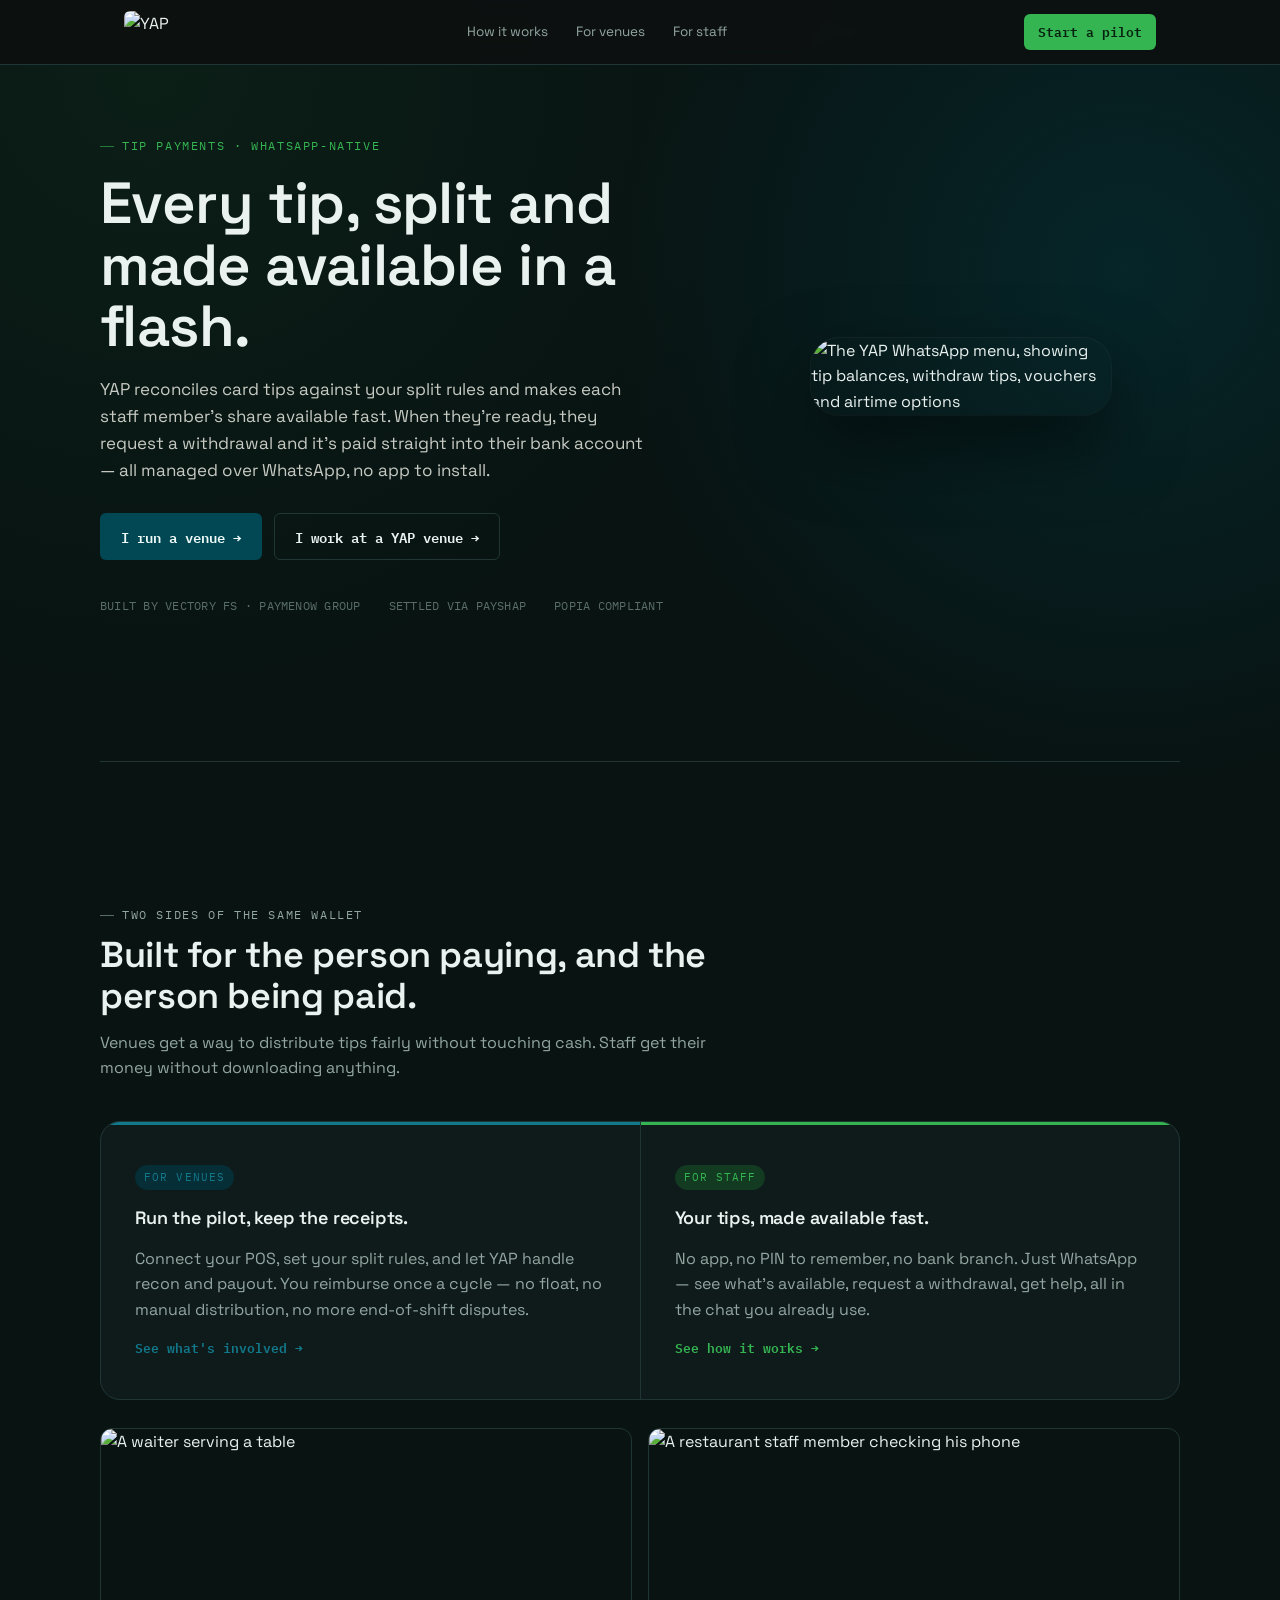
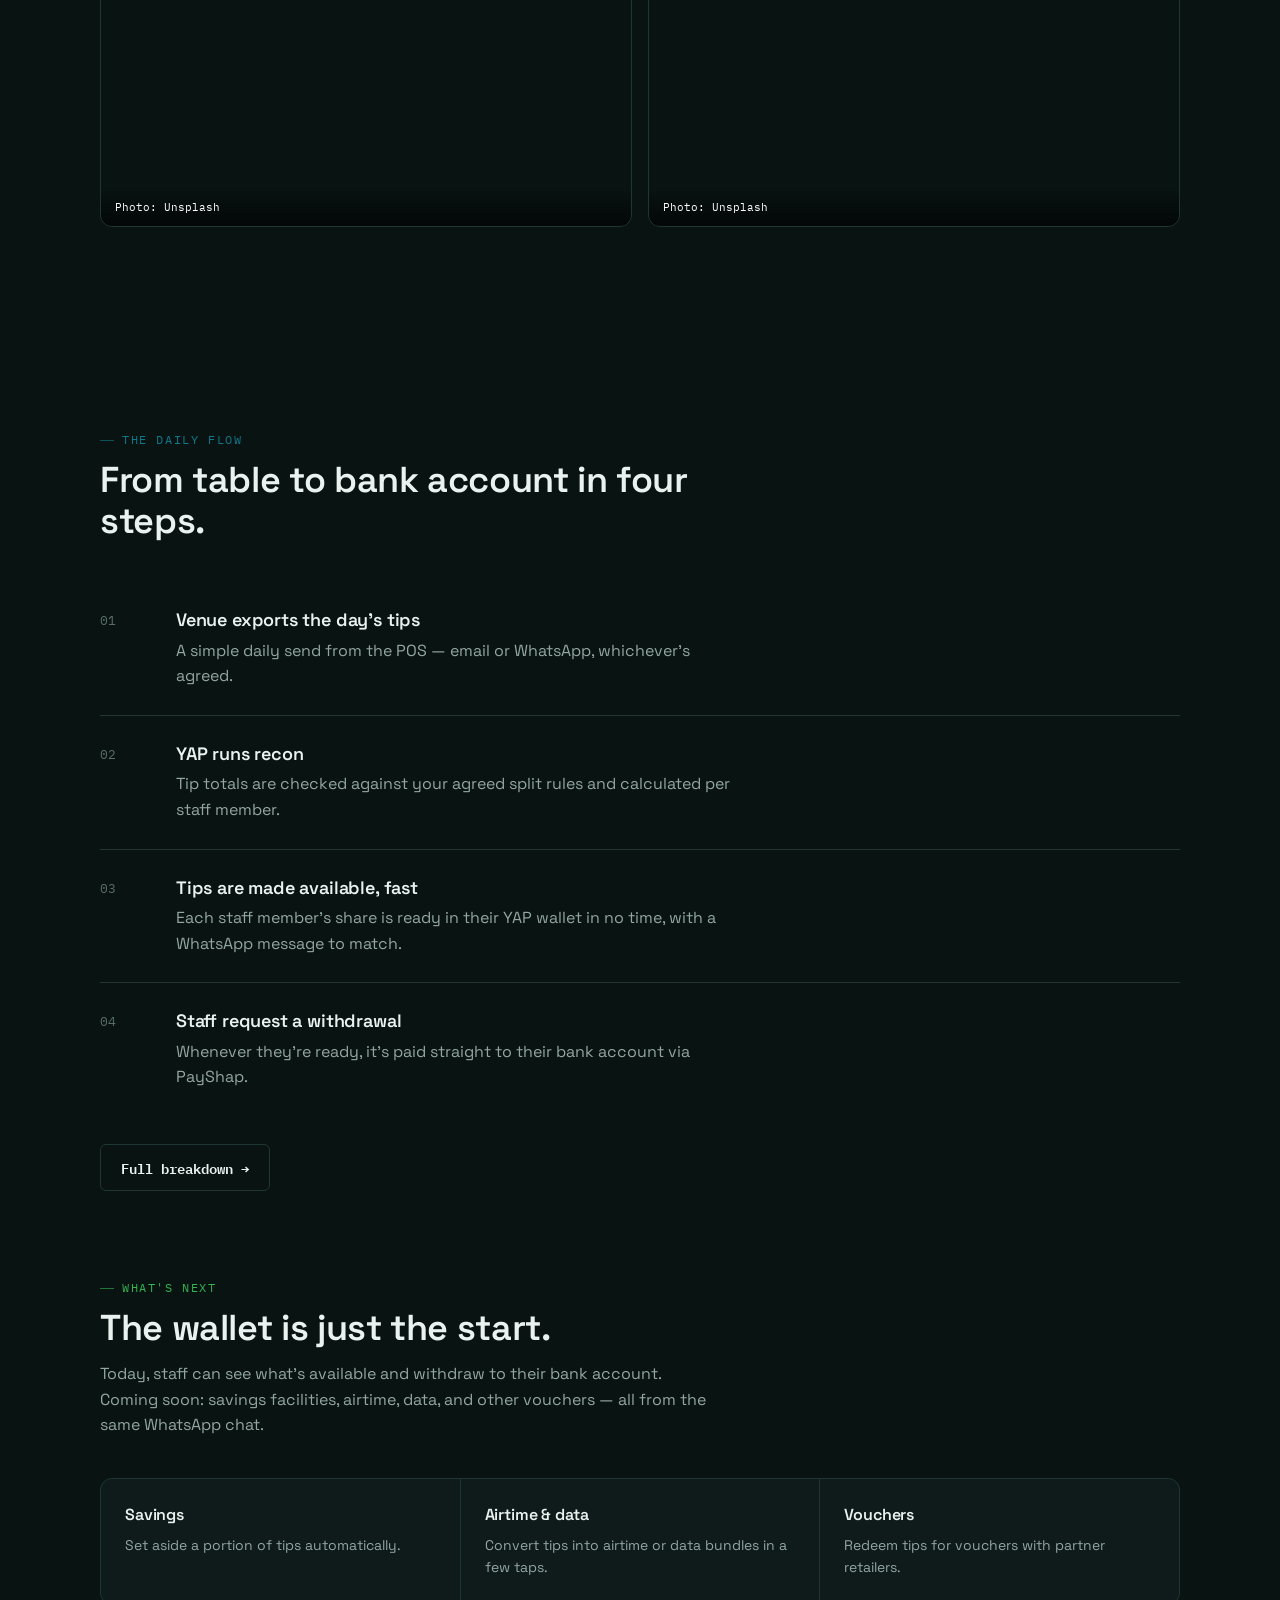
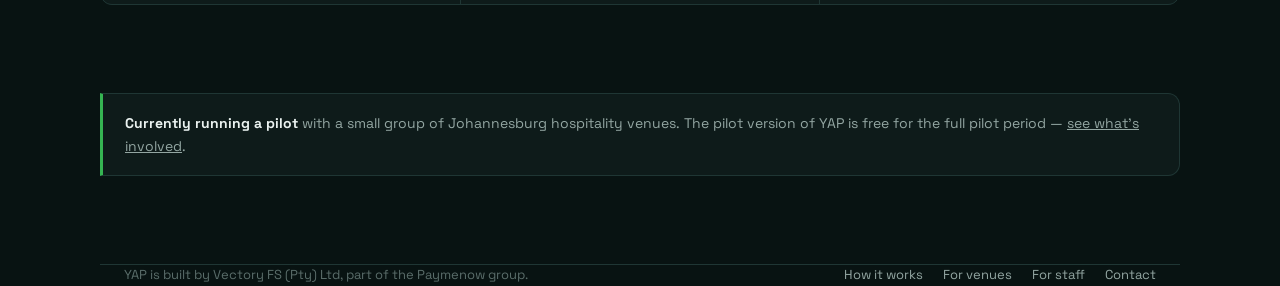
==== index.html @ 8672480e "Add files via upload" ====
<!DOCTYPE html>
<html lang="en">
<head>
<meta charset="UTF-8">
<meta name="viewport" content="width=device-width, initial-scale=1.0">
<title>YAP — Tips made available fast, paid straight to your bank account</title>
<meta name="description" content="YAP splits card tips and makes them available fast. Staff request a withdrawal and it's paid straight to their bank account — all managed over WhatsApp.">
<link rel="icon" href="assets/yap-favicon.png">
<link rel="stylesheet" href="styles.css">
</head>
<body>

<nav class="site-nav">
  <div class="wrap">
    <a href="index.html" class="nav-logo"><img src="assets/yap-logo-hq.png" alt="YAP"></a>
    <div class="nav-links">
      <a href="how-it-works.html">How it works</a>
      <a href="venues.html">For venues</a>
      <a href="staff.html">For staff</a>
    </div>
    <a href="contact.html" class="nav-cta">Start a pilot</a>
  </div>
</nav>

<header class="wrap hero">
  <div class="hero-copy">
    <span class="eyebrow green">Tip payments · WhatsApp-native</span>
    <h1>Every tip, split and made available in a flash.</h1>
    <p class="lead">YAP reconciles card tips against your split rules and makes each
      staff member's share available fast. When they're ready, they request a
      withdrawal and it's paid straight into their bank account — all managed
      over WhatsApp, no app to install.</p>
    <div class="hero-actions">
      <a href="venues.html" class="btn btn-teal">I run a venue →</a>
      <a href="staff.html" class="btn btn-ghost">I work at a YAP venue →</a>
    </div>
    <div class="trust-row">
      <span>BUILT BY VECTORY FS · PAYMENOW GROUP</span>
      <span>SETTLED VIA PAYSHAP</span>
      <span>POPIA COMPLIANT</span>
    </div>
  </div>

  <div class="phone-shot">
    <img src="assets/whatsapp-screenshot-hq.png" alt="The YAP WhatsApp menu, showing tip balances, withdraw tips, vouchers and airtime options">
  </div>
</header>

<section class="section-tight wrap">
  <hr class="rule">
</section>

<section class="section wrap">
  <div class="section-head">
    <span class="eyebrow">Two sides of the same wallet</span>
    <h2>Built for the person paying, and the person being paid.</h2>
    <p>Venues get a way to distribute tips fairly without touching cash. Staff get
      their money without downloading anything.</p>
  </div>

  <div class="split">
    <div class="split-card venues">
      <span class="tag">For venues</span>
      <h3>Run the pilot, keep the receipts.</h3>
      <p>Connect your POS, set your split rules, and let YAP handle recon and
        payout. You reimburse once a cycle — no float, no manual distribution,
        no more end-of-shift disputes.</p>
      <a href="venues.html" class="go">See what's involved →</a>
    </div>
    <div class="split-card staff">
      <span class="tag">For staff</span>
      <h3>Your tips, made available fast.</h3>
      <p>No app, no PIN to remember, no bank branch. Just WhatsApp — see what's
        available, request a withdrawal, get help, all in the chat you already use.</p>
      <a href="staff.html" class="go">See how it works →</a>
    </div>
  </div>

  <div class="photo-grid">
    <div class="photo-card">
      <img src="https://images.unsplash.com/photo-1719573019827-d06944a0c2be?auto=format&fit=crop&w=1200&q=80" alt="A waiter serving a table" loading="lazy">
      <div class="cap">Photo: Unsplash</div>
    </div>
    <div class="photo-card">
      <img src="https://images.unsplash.com/photo-1754577027432-e30184aac524?auto=format&fit=crop&w=1200&q=80" alt="A restaurant staff member checking his phone" loading="lazy">
      <div class="cap">Photo: Unsplash</div>
    </div>
  </div>
</section>

<section class="section wrap">
  <div class="section-head">
    <span class="eyebrow teal">The daily flow</span>
    <h2>From table to bank account in four steps.</h2>
  </div>
  <div class="steps">
    <div class="step">
      <div class="num">01</div>
      <div><h3>Venue exports the day's tips</h3><p>A simple daily send from the POS — email or WhatsApp, whichever's agreed.</p></div>
    </div>
    <div class="step">
      <div class="num">02</div>
      <div><h3>YAP runs recon</h3><p>Tip totals are checked against your agreed split rules and calculated per staff member.</p></div>
    </div>
    <div class="step">
      <div class="num">03</div>
      <div><h3>Tips are made available, fast</h3><p>Each staff member's share is ready in their YAP wallet in no time, with a WhatsApp message to match.</p></div>
    </div>
    <div class="step">
      <div class="num">04</div>
      <div><h3>Staff request a withdrawal</h3><p>Whenever they're ready, it's paid straight to their bank account via PayShap.</p></div>
    </div>
  </div>
  <div style="margin-top:28px;">
    <a href="how-it-works.html" class="btn btn-ghost">Full breakdown →</a>
  </div>
</section>

<section class="section wrap" style="padding-top:0;">
  <div class="section-head">
    <span class="eyebrow green">What's next</span>
    <h2>The wallet is just the start.</h2>
    <p>Today, staff can see what's available and withdraw to their bank account.
      Coming soon: savings facilities, airtime, data, and other vouchers —
      all from the same WhatsApp chat.</p>
  </div>
  <div class="cards">
    <div class="card"><h3>Savings</h3><p>Set aside a portion of tips automatically.</p></div>
    <div class="card"><h3>Airtime & data</h3><p>Convert tips into airtime or data bundles in a few taps.</p></div>
    <div class="card"><h3>Vouchers</h3><p>Redeem tips for vouchers with partner retailers.</p></div>
  </div>
</section>

<section class="section wrap" style="padding-top:0;">
  <div class="callout green">
    <strong>Currently running a pilot</strong> with a small group of Johannesburg
    hospitality venues. The pilot version of YAP is free for the full pilot period —
    <a href="venues.html" style="text-decoration:underline;">see what's involved</a>.
  </div>
</section>

<footer class="wrap">
  <div class="footer-grid">
    <div>YAP is built by Vectory FS (Pty) Ltd, part of the Paymenow group.</div>
    <div class="footer-links">
      <a href="how-it-works.html">How it works</a>
      <a href="venues.html">For venues</a>
      <a href="staff.html">For staff</a>
      <a href="contact.html">Contact</a>
    </div>
  </div>
</footer>

</body>
</html>
---- styles.css ----
/* ============================================================
   YAP — shared styles
   Palette: near-black ledger background, green (staff/WhatsApp),
   teal (venue/business). Type: mono for money & data, plain
   grotesk for reading. Signature element: the receipt ticket.
   ============================================================ */

@import url('https://fonts.googleapis.com/css2?family=IBM+Plex+Mono:wght@400;500;600;700&family=Space+Grotesk:wght@400;500;600;700&display=swap');

:root{
  --ink:        #081312;
  --panel:      #0E1B1A;
  --panel-2:    #132523;
  --line:       #1F3634;
  --text:       #EAF2F0;
  --muted:      #93A6A2;
  --muted-2:    #5A6D6A;

  /* signal green — from the YAP wifi mark */
  --green:       #35B452;
  --green-bright:#4FD16C;
  --green-dim:   #123B22;
  --green-ink:   #06210F;

  /* deep teal — from the YAP logo plate */
  --teal:       #024854;
  --teal-bright:#12798C;
  --teal-dim:   #052E36;
  --teal-ink:   #EAF6F5;

  --radius-sm: 6px;
  --radius-md: 12px;
  --radius-lg: 20px;

  --font-display: 'Space Grotesk', sans-serif;
  --font-body:    'Space Grotesk', sans-serif;
  --font-mono:    'IBM Plex Mono', monospace;

  --maxw: 1080px;
}

*{ box-sizing: border-box; }
html{ scroll-behavior: smooth; }
body{
  margin:0;
  background: var(--ink);
  color: var(--text);
  font-family: var(--font-body);
  line-height: 1.6;
  -webkit-font-smoothing: antialiased;
}
img{ max-width:100%; display:block; }
a{ color: inherit; text-decoration: none; }

@media (prefers-reduced-motion: reduce){
  *{ animation-duration: 0.001ms !important; animation-iteration-count: 1 !important; transition-duration: 0.001ms !important; }
}

/* focus visibility */
a:focus-visible, button:focus-visible, input:focus-visible, textarea:focus-visible{
  outline: 2px solid var(--green);
  outline-offset: 3px;
  border-radius: 4px;
}

.wrap{
  max-width: var(--maxw);
  margin: 0 auto;
  padding: 0 24px;
}

/* ---------------- Background texture ---------------- */
body{
  background-image:
    radial-gradient(circle at 12% 8%, rgba(53,180,82,0.07), transparent 45%),
    radial-gradient(circle at 88% 30%, rgba(2,72,84,0.35), transparent 40%);
  background-attachment: fixed;
}

/* ---------------- Nav ---------------- */
.site-nav{
  position: sticky;
  top: 0;
  z-index: 50;
  background: rgba(13,17,16,0.88);
  backdrop-filter: blur(10px);
  border-bottom: 1px solid var(--line);
}
.site-nav .wrap{
  display: flex;
  align-items: center;
  justify-content: space-between;
  height: 64px;
}
.nav-logo{
  display: flex;
  align-items: center;
  gap: 9px;
}
.nav-logo img{
  height: 42px;
  width: auto;
  border-radius: 6px;
}
.nav-links{
  display: flex;
  gap: 28px;
  font-size: 13.5px;
  color: var(--muted);
}
.nav-links a{ transition: color .15s; padding: 4px 0; }
.nav-links a:hover, .nav-links a.active{ color: var(--text); }
.nav-links a.active{ color: var(--green); border-bottom: 1px solid var(--green); }
.nav-cta{
  font-family: var(--font-mono);
  font-size: 12.5px;
  font-weight: 600;
  color: var(--green-ink);
  background: var(--green);
  padding: 8px 14px;
  border-radius: var(--radius-sm);
  white-space: nowrap;
}
.nav-toggle{ display:none; }
@media (max-width: 760px){
  .nav-links{ display:none; }
  .nav-toggle{ display:block; font-size: 22px; color: var(--text); cursor:pointer; }
}

/* ---------------- Eyebrow / labels ---------------- */
.eyebrow{
  font-family: var(--font-mono);
  font-size: 11.5px;
  letter-spacing: 0.14em;
  text-transform: uppercase;
  color: var(--muted);
  display: flex;
  align-items: center;
  gap: 8px;
}
.eyebrow.green{ color: var(--green); }
.eyebrow.teal{ color: var(--teal-bright); }
.eyebrow::before{
  content: '';
  width: 14px; height: 1px;
  background: currentColor;
  opacity: 0.6;
}

/* ---------------- Headings ---------------- */
h1,h2,h3{
  font-family: var(--font-display);
  font-weight: 600;
  letter-spacing: -0.01em;
  margin: 0;
  color: var(--text);
}
h1{ font-size: clamp(34px, 5.2vw, 58px); line-height: 1.06; }
h2{ font-size: clamp(26px, 3.4vw, 36px); line-height: 1.15; }
h3{ font-size: 18px; line-height: 1.3; }
p{ color: var(--muted); margin: 0; }
p.lead{ font-size: 17px; color: #C7CAC3; max-width: 560px; }

.section{ padding: 88px 0; }
.section-tight{ padding: 56px 0; }
.section-head{ margin-bottom: 40px; max-width: 620px; }
.section-head h2{ margin-top: 10px; }
.section-head p{ margin-top: 12px; }

hr.rule{ border: none; border-top: 1px solid var(--line); margin: 0; }

/* ---------------- Buttons ---------------- */
.btn{
  display: inline-flex;
  align-items: center;
  gap: 8px;
  font-family: var(--font-mono);
  font-size: 13.5px;
  font-weight: 600;
  padding: 12px 20px;
  border-radius: var(--radius-sm);
  border: 1px solid transparent;
  cursor: pointer;
  transition: transform .12s, background .15s, border-color .15s;
}
.btn:active{ transform: scale(0.98); }
.btn-green{ background: var(--green); color: var(--green-ink); }
.btn-green:hover{ background: var(--green-bright); }
.btn-teal{ background: var(--teal); color: #EFFBF9; }
.btn-teal:hover{ background: var(--teal-bright); color: var(--teal-ink); }
.btn-ghost{ background: transparent; border-color: var(--line); color: var(--text); }
.btn-ghost:hover{ border-color: var(--muted); }

/* ---------------- Audience split cards ---------------- */
.split{
  display: grid;
  grid-template-columns: 1fr 1fr;
  gap: 1px;
  background: var(--line);
  border: 1px solid var(--line);
  border-radius: var(--radius-lg);
  overflow: hidden;
}
@media (max-width: 700px){ .split{ grid-template-columns: 1fr; } }
.split-card{
  background: var(--panel);
  padding: 40px 34px;
  display: flex;
  flex-direction: column;
  gap: 16px;
  transition: background .2s;
}
.split-card:hover{ background: var(--panel-2); }
.split-card.venues{ border-top: 3px solid var(--teal-bright); }
.split-card.staff{ border-top: 3px solid var(--green); }
.split-card .tag{
  font-family: var(--font-mono);
  font-size: 11px;
  letter-spacing: 0.1em;
  text-transform: uppercase;
  width: fit-content;
  padding: 4px 9px;
  border-radius: 20px;
}
.split-card.venues .tag{ background: var(--teal-dim); color: var(--teal-bright); }
.split-card.staff .tag{ background: var(--green-dim); color: var(--green); }
.split-card p{ color: var(--muted); }
.split-card .go{
  margin-top: auto;
  font-family: var(--font-mono);
  font-size: 13px;
  font-weight: 600;
  display: flex;
  align-items: center;
  gap: 6px;
}
.split-card.venues .go{ color: var(--teal-bright); }
.split-card.staff .go{ color: var(--green); }

.phone-shot{
  display: flex;
  justify-content: center;
}
.phone-shot img{
  width: 100%;
  max-width: 300px;
  border-radius: 28px;
  box-shadow: 0 30px 70px rgba(0,0,0,0.5), 0 0 0 1px rgba(255,255,255,0.05);
}

.hero{
  display: grid;
  grid-template-columns: 1.15fr 0.85fr;
  gap: 48px;
  align-items: center;
  padding: 72px 0 90px;
}
@media (max-width: 860px){
  .hero{ grid-template-columns: 1fr; }
  .phone-shot{ margin-top: 8px; }
}
.hero-copy > * + *{ margin-top: 18px; }
.hero-actions{ display:flex; gap: 12px; flex-wrap: wrap; margin-top: 28px; }

.trust-row{
  display:flex; gap: 28px; flex-wrap: wrap;
  margin-top: 36px;
  font-family: var(--font-mono);
  font-size: 12px;
  color: var(--muted-2);
  letter-spacing: 0.02em;
}

/* ---------------- Step list (real sequence => numbered) ---------------- */
.steps{ display:flex; flex-direction:column; }
.step{
  display:grid;
  grid-template-columns: 56px 1fr;
  gap: 20px;
  padding: 26px 0;
  border-top: 1px solid var(--line);
}
.step:first-child{ border-top: none; }
.step .num{
  font-family: var(--font-mono);
  font-size: 13px;
  color: var(--muted-2);
  padding-top: 3px;
}
.step h3{ margin-bottom: 6px; }
.step p{ max-width: 560px; }

/* ---------------- Cards grid ---------------- */
.cards{
  display: grid;
  grid-template-columns: repeat(3, 1fr);
  gap: 1px;
  background: var(--line);
  border: 1px solid var(--line);
  border-radius: var(--radius-md);
  overflow: hidden;
}
@media (max-width: 760px){ .cards{ grid-template-columns: 1fr; } }
.card{
  background: var(--panel);
  padding: 26px 24px;
}
.card h3{ margin-bottom: 8px; font-size: 16px; }
.card p{ font-size: 14px; }

/* ---------------- Table ---------------- */
table.ledger{
  width: 100%;
  border-collapse: collapse;
  font-size: 14px;
}
table.ledger th, table.ledger td{
  text-align: left;
  padding: 12px 14px;
  border-bottom: 1px solid var(--line);
}
table.ledger th{
  font-family: var(--font-mono);
  font-size: 11px;
  letter-spacing: 0.08em;
  text-transform: uppercase;
  color: var(--muted-2);
}
table.ledger td{ color: var(--text); }
table.ledger tr:last-child td{ border-bottom: none; }

/* ---------------- FAQ ---------------- */
.faq-item{
  border-top: 1px solid var(--line);
  padding: 18px 0;
}
.faq-item summary{
  cursor: pointer;
  font-family: var(--font-display);
  font-weight: 500;
  font-size: 15.5px;
  color: var(--text);
  list-style: none;
  display:flex;
  justify-content: space-between;
  align-items:center;
}
.faq-item summary::after{
  content: '+';
  font-family: var(--font-mono);
  color: var(--muted);
  font-size: 18px;
  transition: transform .2s;
}
.faq-item[open] summary::after{ content:'–'; }
.faq-item p{ margin-top: 12px; font-size: 14px; max-width: 620px; }

/* ---------------- Checklist ---------------- */
.checklist{ list-style:none; margin:0; padding:0; display:flex; flex-direction:column; gap:12px; }
.checklist li{
  display:flex; gap:12px; align-items:flex-start;
  color: var(--muted); font-size: 14.5px;
}
.checklist li::before{
  content: '';
  flex-shrink:0;
  width: 16px; height:16px;
  margin-top: 3px;
  border: 1px solid var(--muted-2);
  border-radius: 3px;
}

/* ---------------- Page hero (secondary pages) ---------------- */
.page-hero{
  padding: 64px 0 48px;
  border-bottom: 1px solid var(--line);
}
.page-hero .eyebrow{ margin-bottom: 14px; }
.page-hero p.lead{ margin-top: 16px; }

/* ---------------- Footer ---------------- */
footer{
  border-top: 1px solid var(--line);
  padding: 44px 0 60px;
  margin-top: 40px;
}
.footer-grid{
  display:flex;
  justify-content: space-between;
  flex-wrap: wrap;
  gap: 24px;
  font-size: 13px;
  color: var(--muted-2);
}
.footer-grid a{ color: var(--muted); }
.footer-grid a:hover{ color: var(--green); }
.footer-links{ display:flex; gap: 20px; flex-wrap: wrap; }

/* ---------------- Callout box ---------------- */
.callout{
  border: 1px solid var(--line);
  border-left: 3px solid var(--teal-bright);
  background: var(--panel);
  border-radius: 0 var(--radius-md) var(--radius-md) 0;
  padding: 18px 22px;
  font-size: 14px;
  color: var(--muted);
}
.callout.green{ border-left-color: var(--green); }
.callout strong{ color: var(--text); }

/* ---------------- Demo embed frame ---------------- */
.demo-frame-wrap{
  display:flex;
  justify-content:center;
  padding: 20px 0 10px;
}
iframe.demo-frame{
  width: 100%;
  max-width: 420px;
  height: 900px;
  border: none;
  border-radius: 20px;
}

/* ---------------- Photo grid ---------------- */
.photo-grid{
  display: grid;
  grid-template-columns: repeat(2, 1fr);
  gap: 16px;
  margin: 28px 0;
}
@media (max-width: 700px){ .photo-grid{ grid-template-columns: 1fr; } }
.photo-card{
  position: relative;
  border-radius: var(--radius-md);
  overflow: hidden;
  border: 1px solid var(--line);
  aspect-ratio: 4/3;
}
.photo-card img{
  width: 100%; height: 100%;
  object-fit: cover;
  display: block;
}
.photo-card .cap{
  position: absolute;
  left: 0; right: 0; bottom: 0;
  padding: 10px 14px;
  font-family: var(--font-mono);
  font-size: 11px;
  color: #fff;
  background: linear-gradient(to top, rgba(0,0,0,0.65), transparent);
}
.photo-single{
  border-radius: var(--radius-md);
  overflow: hidden;
  border: 1px solid var(--line);
  margin: 28px 0;
  aspect-ratio: 16/8;
  position: relative;
}
.photo-single img{ width:100%; height:100%; object-fit: cover; display:block; }
.photo-single .cap{
  position: absolute; left:0; right:0; bottom:0;
  padding: 12px 16px;
  font-family: var(--font-mono);
  font-size: 11px;
  color: #fff;
  background: linear-gradient(to top, rgba(0,0,0,0.65), transparent);
}
.contact-grid{
  display:grid;
  grid-template-columns: 1fr 1fr;
  gap: 48px;
}
@media (max-width: 760px){ .contact-grid{ grid-template-columns: 1fr; } }
.field{ display:flex; flex-direction:column; gap: 6px; margin-bottom: 18px; }
.field label{ font-family: var(--font-mono); font-size: 12px; color: var(--muted); letter-spacing: 0.04em; }
.field input, .field textarea, .field select{
  background: var(--panel);
  border: 1px solid var(--line);
  border-radius: var(--radius-sm);
  padding: 11px 13px;
  color: var(--text);
  font-family: var(--font-body);
  font-size: 14.5px;
}
.field textarea{ resize: vertical; min-height: 100px; }
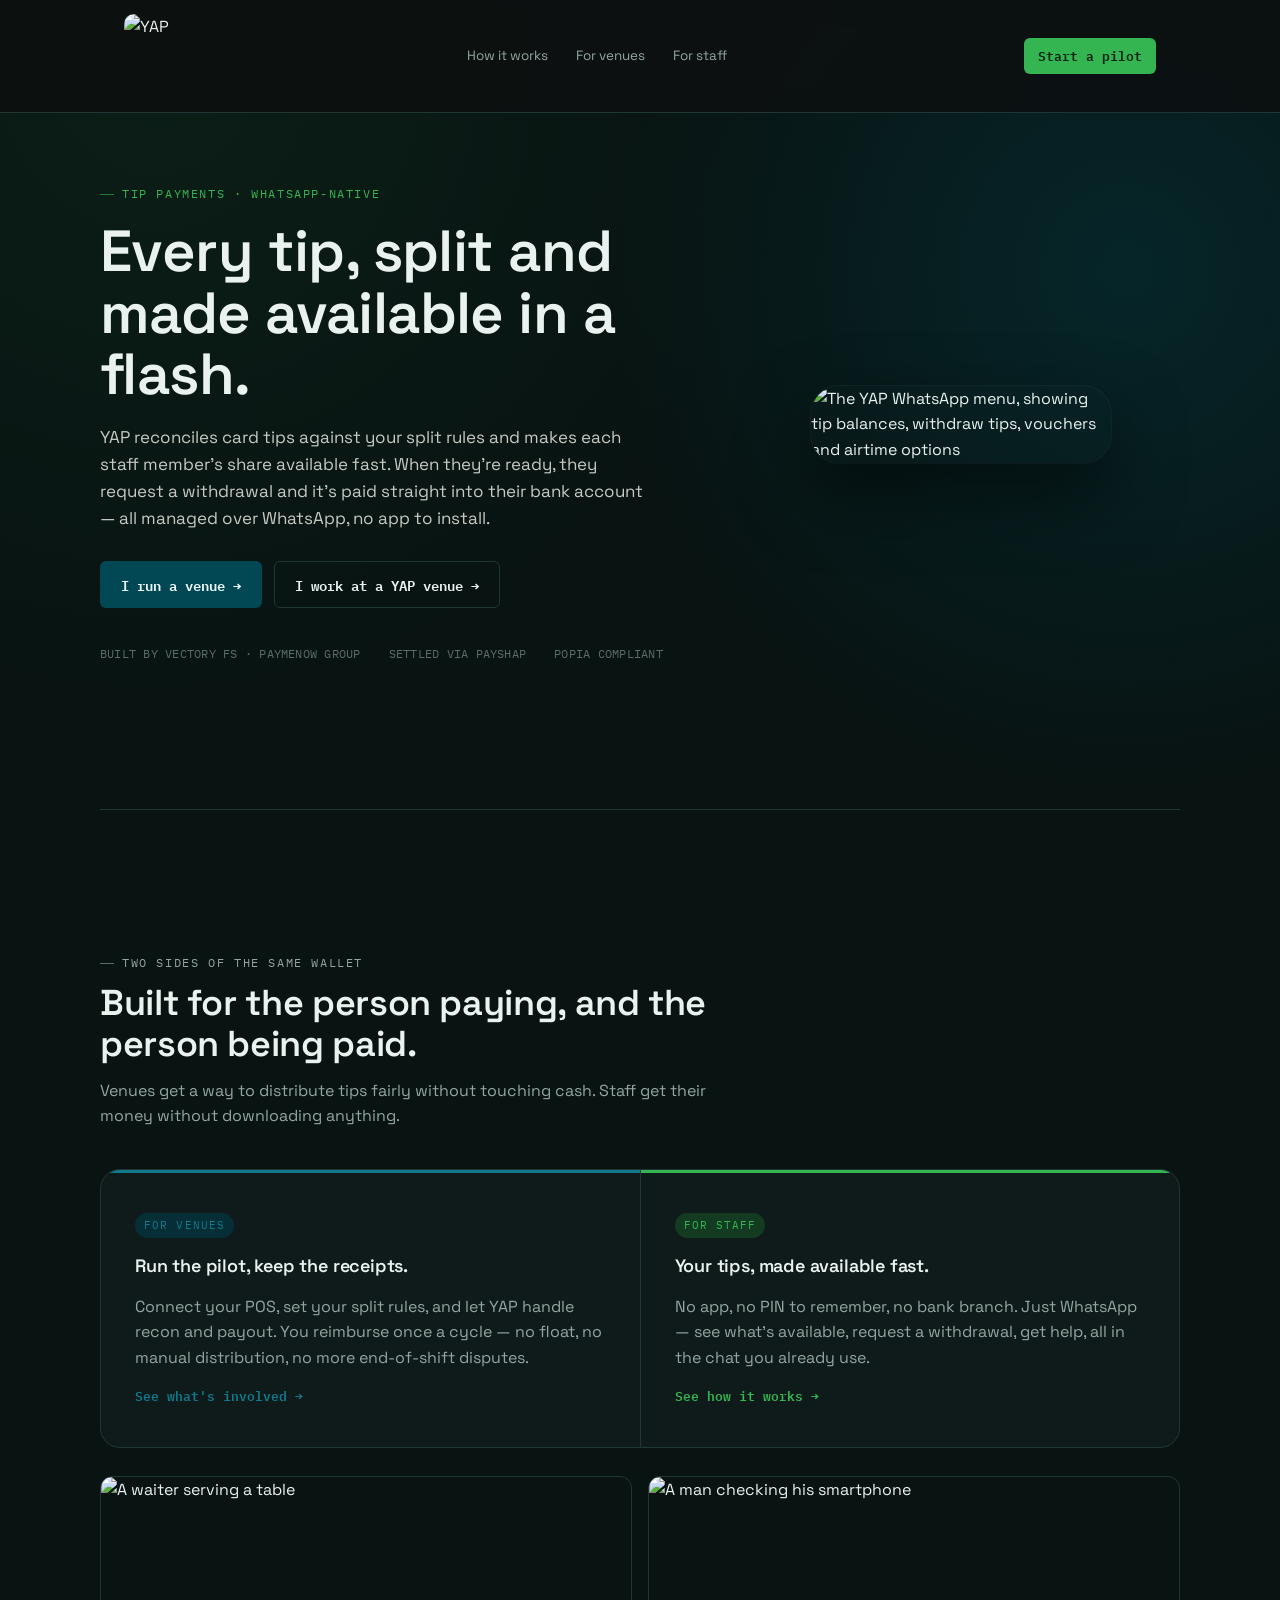
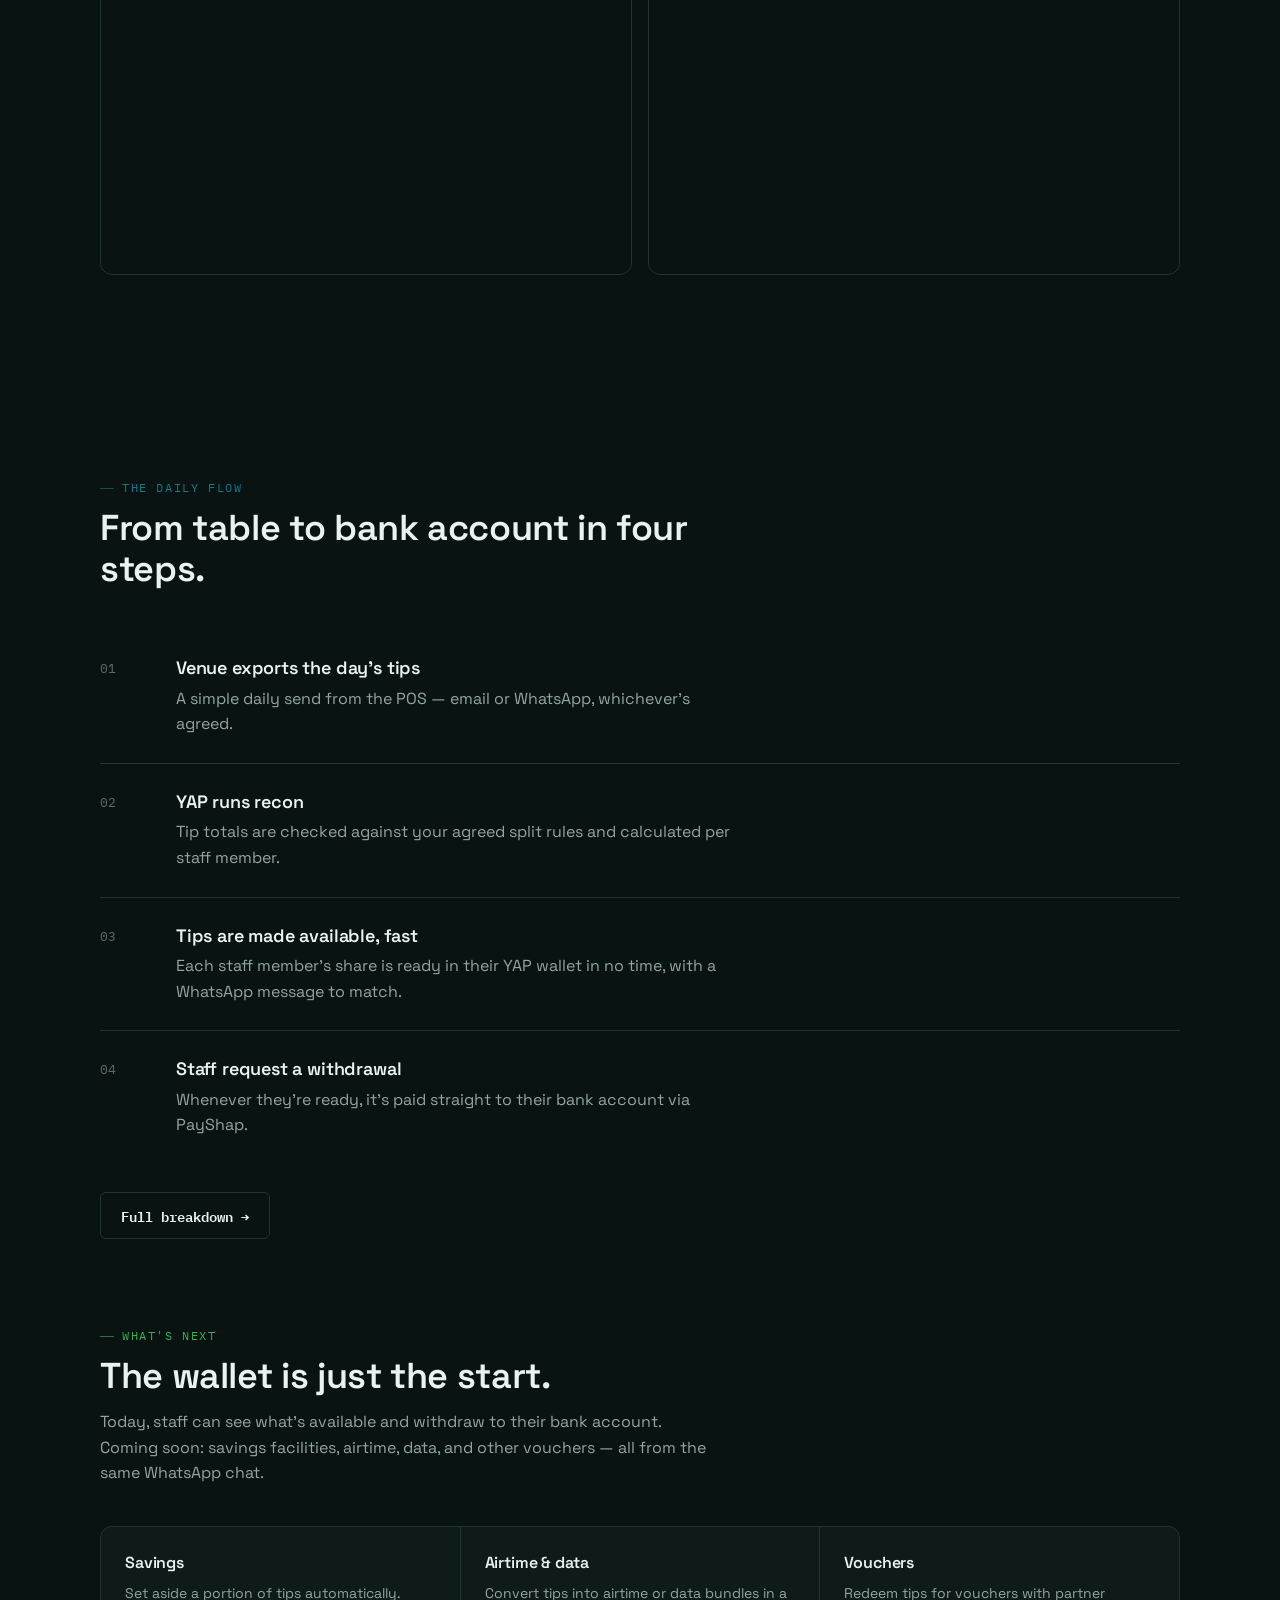
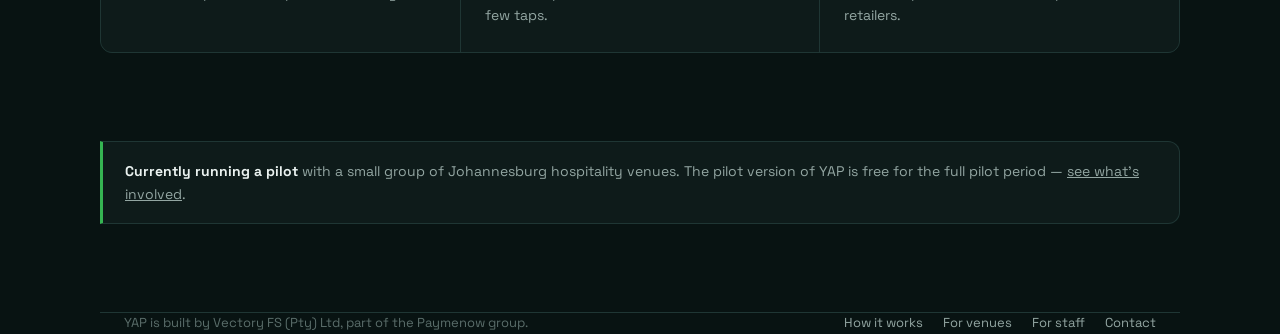
==== commit 3a32c7a2: "Add files via upload" ====
--- a/index.html
+++ b/index.html
@@ -79,11 +79,9 @@
   <div class="photo-grid">
     <div class="photo-card">
       <img src="https://images.unsplash.com/photo-1719573019827-d06944a0c2be?auto=format&fit=crop&w=1200&q=80" alt="A waiter serving a table" loading="lazy">
-      <div class="cap">Photo: Unsplash</div>
     </div>
     <div class="photo-card">
-      <img src="https://images.unsplash.com/photo-1754577027432-e30184aac524?auto=format&fit=crop&w=1200&q=80" alt="A restaurant staff member checking his phone" loading="lazy">
-      <div class="cap">Photo: Unsplash</div>
+      <img src="https://images.unsplash.com/photo-1622556498246-755f44ca76f3?auto=format&fit=crop&w=1200&q=80" alt="A man checking his smartphone" loading="lazy">
     </div>
   </div>
 </section>
--- a/styles.css
+++ b/styles.css
@@ -90,7 +90,7 @@
   display: flex;
   align-items: center;
   justify-content: space-between;
-  height: 64px;
+  height: 112px;
 }
 .nav-logo{
   display: flex;
@@ -98,9 +98,9 @@
   gap: 9px;
 }
 .nav-logo img{
-  height: 42px;
+  height: 84px;
   width: auto;
-  border-radius: 6px;
+  border-radius: 10px;
 }
 .nav-links{
   display: flex;
@@ -443,15 +443,6 @@
   object-fit: cover;
   display: block;
 }
-.photo-card .cap{
-  position: absolute;
-  left: 0; right: 0; bottom: 0;
-  padding: 10px 14px;
-  font-family: var(--font-mono);
-  font-size: 11px;
-  color: #fff;
-  background: linear-gradient(to top, rgba(0,0,0,0.65), transparent);
-}
 .photo-single{
   border-radius: var(--radius-md);
   overflow: hidden;
@@ -461,14 +452,6 @@
   position: relative;
 }
 .photo-single img{ width:100%; height:100%; object-fit: cover; display:block; }
-.photo-single .cap{
-  position: absolute; left:0; right:0; bottom:0;
-  padding: 12px 16px;
-  font-family: var(--font-mono);
-  font-size: 11px;
-  color: #fff;
-  background: linear-gradient(to top, rgba(0,0,0,0.65), transparent);
-}
 .contact-grid{
   display:grid;
   grid-template-columns: 1fr 1fr;
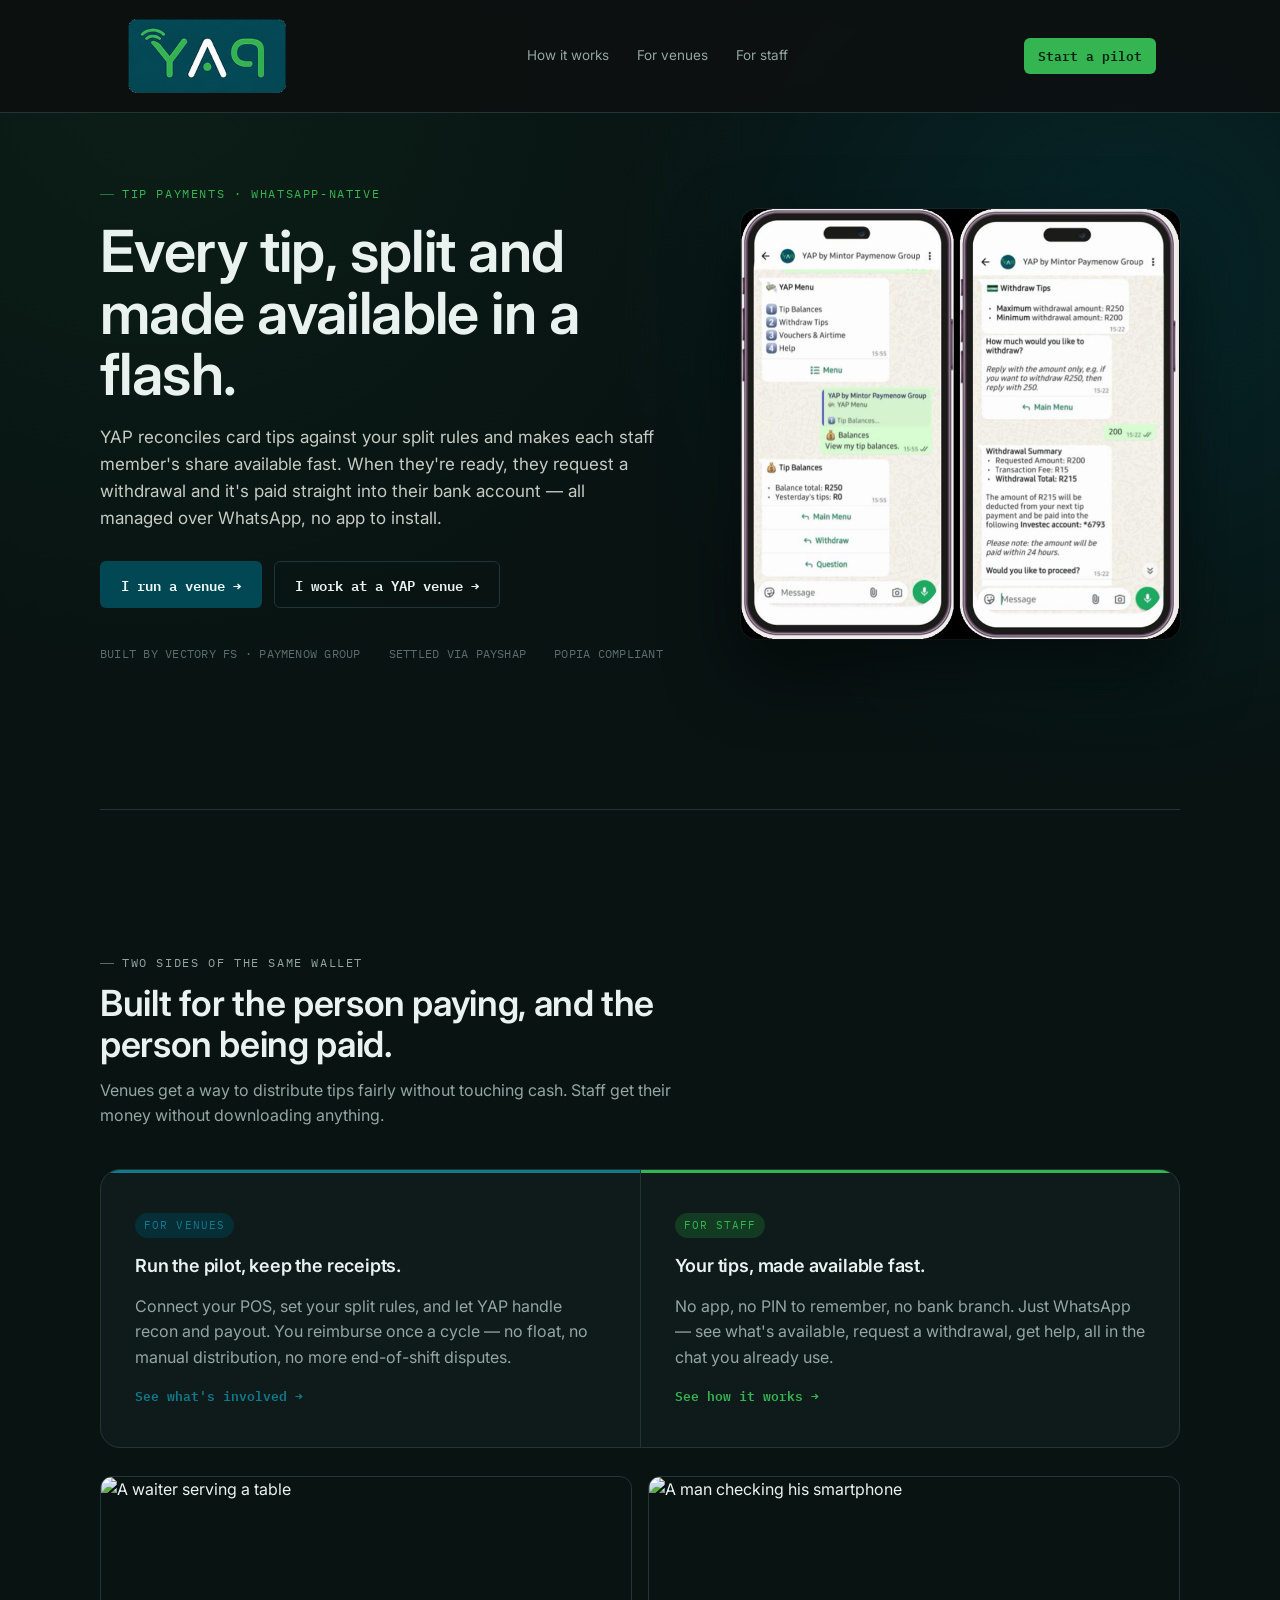
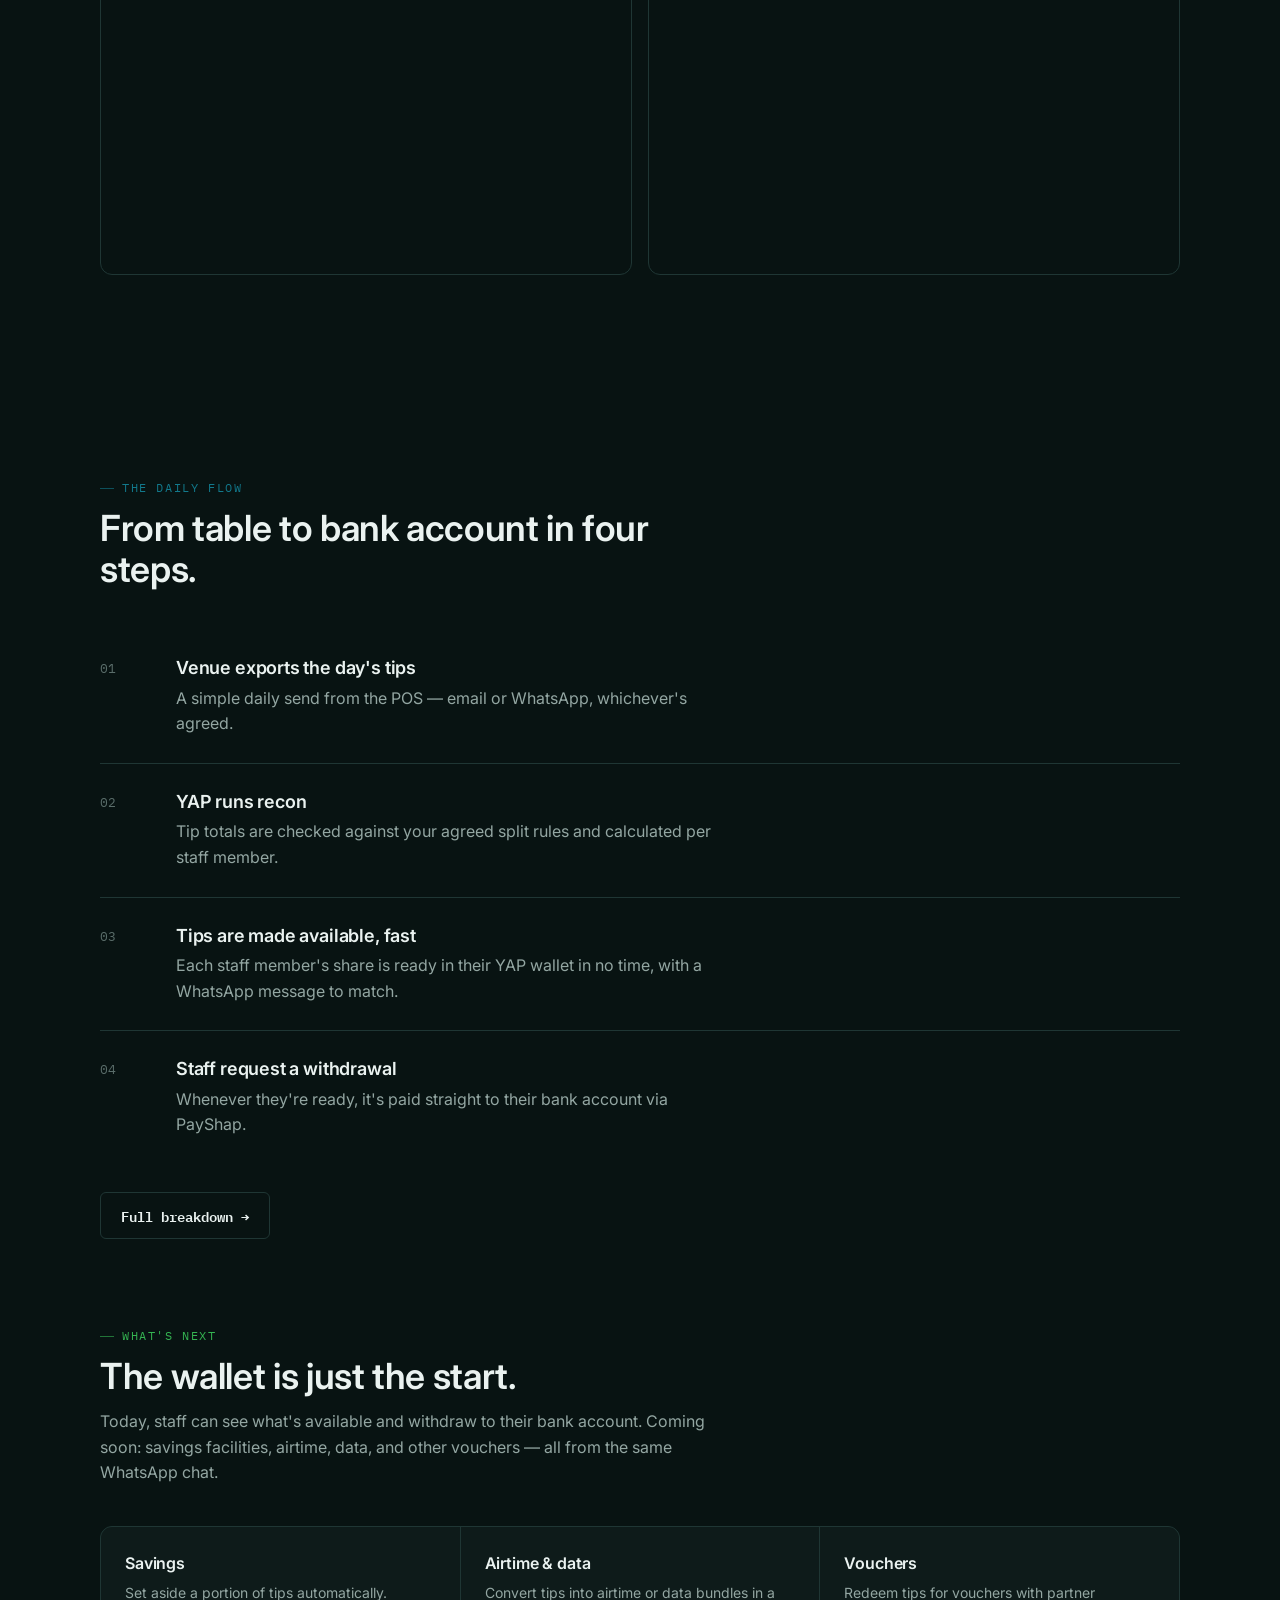
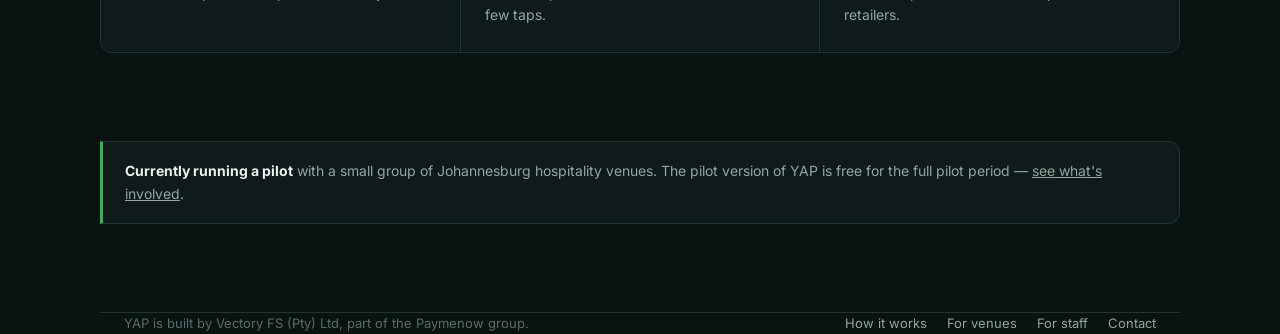
==== commit afca8bbe: "Add files via upload" ====
--- a/index.html
+++ b/index.html
@@ -42,7 +42,7 @@
   </div>
 
   <div class="phone-shot">
-    <img src="assets/whatsapp-screenshot-hq.png" alt="The YAP WhatsApp menu, showing tip balances, withdraw tips, vouchers and airtime options">
+    <img src="assets/whatsapp-screenshot-hq.png" alt="Two YAP WhatsApp screens: the main menu with tip balances, and the withdraw tips flow showing fees and confirmation">
   </div>
 </header>
 
--- a/styles.css
+++ b/styles.css
@@ -5,7 +5,7 @@
    grotesk for reading. Signature element: the receipt ticket.
    ============================================================ */
 
-@import url('https://fonts.googleapis.com/css2?family=IBM+Plex+Mono:wght@400;500;600;700&family=Space+Grotesk:wght@400;500;600;700&display=swap');
+@import url('https://fonts.googleapis.com/css2?family=IBM+Plex+Mono:wght@400;500;600;700&family=Inter:wght@400;500;600;700&display=swap');
 
 :root{
   --ink:        #081312;
@@ -32,8 +32,8 @@
   --radius-md: 12px;
   --radius-lg: 20px;
 
-  --font-display: 'Space Grotesk', sans-serif;
-  --font-body:    'Space Grotesk', sans-serif;
+  --font-display: "Aptos", "Inter", sans-serif;
+  --font-body:    "Aptos", "Inter", sans-serif;
   --font-mono:    'IBM Plex Mono', monospace;
 
   --maxw: 1080px;
@@ -243,8 +243,8 @@
 }
 .phone-shot img{
   width: 100%;
-  max-width: 300px;
-  border-radius: 28px;
+  max-width: 480px;
+  border-radius: 16px;
   box-shadow: 0 30px 70px rgba(0,0,0,0.5), 0 0 0 1px rgba(255,255,255,0.05);
 }
 
